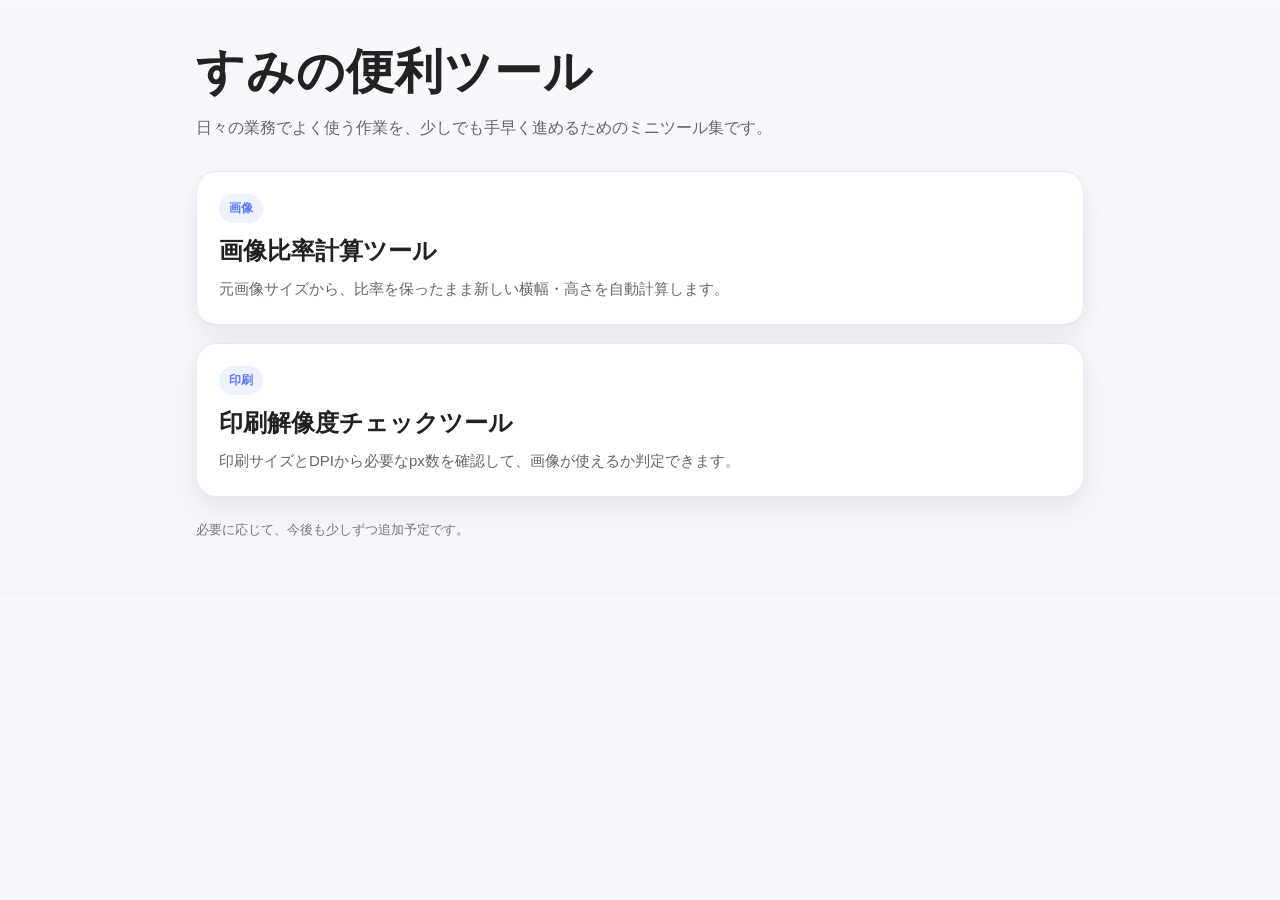
==== index.html @ ef234a06 "Update index.html" ====
<!DOCTYPE html>
<html lang="ja">
<head>
  <meta charset="UTF-8" />
  <meta name="viewport" content="width=device-width, initial-scale=1.0" />
  <title>すみの便利ツール</title>
  <style>
    :root {
      --bg: #f6f7fb;
      --card: #ffffff;
      --text: #222;
      --sub: #666;
      --line: #e7e7ef;
      --accent: #5b7cfa;
      --accent-weak: #eef2ff;
      --shadow: 0 10px 30px rgba(0, 0, 0, 0.08);
      --radius: 20px;
    }

    * {
      box-sizing: border-box;
    }

    body {
      margin: 0;
      font-family: -apple-system, BlinkMacSystemFont, "Segoe UI", Roboto, "Hiragino Sans", "Yu Gothic", sans-serif;
      background: linear-gradient(180deg, #f8f9ff 0%, #f5f5fa 100%);
      color: var(--text);
    }

    .wrap {
      max-width: 920px;
      margin: 0 auto;
      padding: 40px 16px 56px;
    }

    .title {
      font-size: clamp(32px, 4.8vw, 48px);
      font-weight: 800;
      margin: 0 0 10px;
      letter-spacing: 0.02em;
    }

    .lead {
      margin: 0 0 28px;
      color: var(--sub);
      line-height: 1.8;
      font-size: 16px;
    }

    .grid {
      display: grid;
      gap: 18px;
    }

    .card {
      display: block;
      text-decoration: none;
      color: inherit;
      background: var(--card);
      border: 1px solid var(--line);
      border-radius: var(--radius);
      box-shadow: var(--shadow);
      padding: 22px;
      transition: transform 0.15s ease, box-shadow 0.2s ease, border-color 0.2s ease;
    }

    .card:hover {
      transform: translateY(-2px);
      border-color: #d6defe;
      box-shadow: 0 14px 34px rgba(0, 0, 0, 0.1);
    }

    .tag {
      display: inline-block;
      margin-bottom: 12px;
      padding: 6px 10px;
      border-radius: 999px;
      background: var(--accent-weak);
      color: var(--accent);
      font-size: 12px;
      font-weight: 700;
    }

    .card-title {
      font-size: 24px;
      font-weight: 800;
      margin-bottom: 8px;
    }

    .card-text {
      color: var(--sub);
      line-height: 1.8;
      font-size: 15px;
    }

    .footer {
      margin-top: 24px;
      color: #777;
      font-size: 13px;
    }
  </style>
</head>
<body>
  <div class="wrap">
    <h1 class="title">すみの便利ツール</h1>
    <p class="lead">
      日々の業務でよく使う作業を、少しでも手早く進めるためのミニツール集です。
    </p>

    <div class="grid">
      <a class="card" href="./aspect.html">
        <div class="tag">画像</div>
        <div class="card-title">画像比率計算ツール</div>
        <div class="card-text">
          元画像サイズから、比率を保ったまま新しい横幅・高さを自動計算します。
        </div>
      </a>

      <a class="card" href="./print.html">
        <div class="tag">印刷</div>
        <div class="card-title">印刷解像度チェックツール</div>
        <div class="card-text">
          印刷サイズとDPIから必要なpx数を確認して、画像が使えるか判定できます。
        </div>
      </a>
    </div>

    <div class="footer">
      必要に応じて、今後も少しずつ追加予定です。
    </div>
  </div>
</body>
</html>
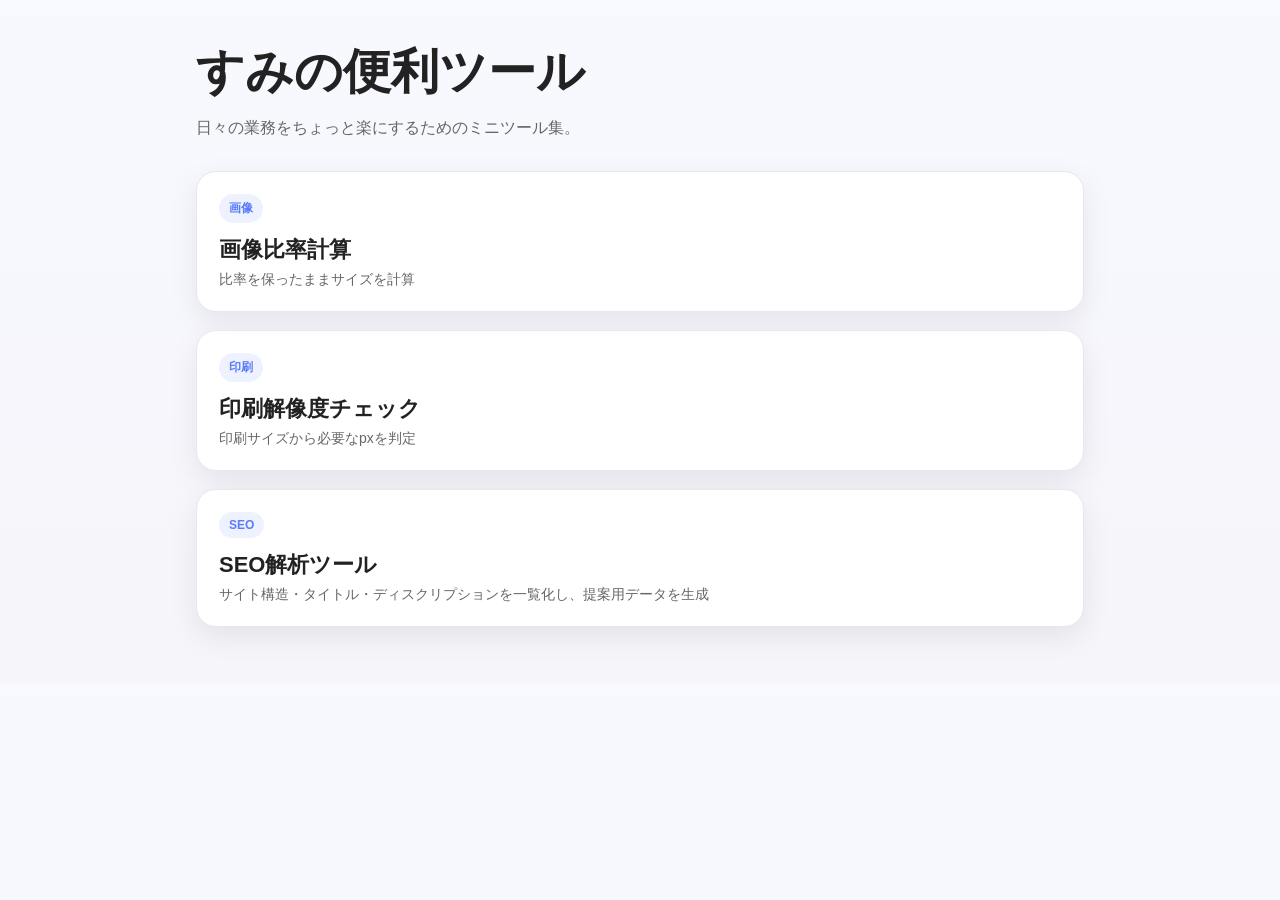
==== commit 3ccb89f7: "Update index.html" ====
--- a/index.html
+++ b/index.html
@@ -17,9 +17,7 @@
       --radius: 20px;
     }
 
-    * {
-      box-sizing: border-box;
-    }
+    * { box-sizing: border-box; }
 
     body {
       margin: 0;
@@ -38,14 +36,12 @@
       font-size: clamp(32px, 4.8vw, 48px);
       font-weight: 800;
       margin: 0 0 10px;
-      letter-spacing: 0.02em;
     }
 
     .lead {
       margin: 0 0 28px;
       color: var(--sub);
       line-height: 1.8;
-      font-size: 16px;
     }
 
     .grid {
@@ -62,13 +58,12 @@
       border-radius: var(--radius);
       box-shadow: var(--shadow);
       padding: 22px;
-      transition: transform 0.15s ease, box-shadow 0.2s ease, border-color 0.2s ease;
+      transition: .2s;
     }
 
     .card:hover {
       transform: translateY(-2px);
       border-color: #d6defe;
-      box-shadow: 0 14px 34px rgba(0, 0, 0, 0.1);
     }
 
     .tag {
@@ -83,21 +78,14 @@
     }
 
     .card-title {
-      font-size: 24px;
+      font-size: 22px;
       font-weight: 800;
-      margin-bottom: 8px;
+      margin-bottom: 6px;
     }
 
     .card-text {
       color: var(--sub);
-      line-height: 1.8;
-      font-size: 15px;
-    }
-
-    .footer {
-      margin-top: 24px;
-      color: #777;
-      font-size: 13px;
+      font-size: 14px;
     }
   </style>
 </head>
@@ -105,29 +93,36 @@
   <div class="wrap">
     <h1 class="title">すみの便利ツール</h1>
     <p class="lead">
-      日々の業務でよく使う作業を、少しでも手早く進めるためのミニツール集です。
+      日々の業務をちょっと楽にするためのミニツール集。
     </p>
 
     <div class="grid">
+
       <a class="card" href="./aspect.html">
         <div class="tag">画像</div>
-        <div class="card-title">画像比率計算ツール</div>
+        <div class="card-title">画像比率計算</div>
         <div class="card-text">
-          元画像サイズから、比率を保ったまま新しい横幅・高さを自動計算します。
+          比率を保ったままサイズを計算
         </div>
       </a>
 
       <a class="card" href="./print.html">
         <div class="tag">印刷</div>
-        <div class="card-title">印刷解像度チェックツール</div>
+        <div class="card-title">印刷解像度チェック</div>
         <div class="card-text">
-          印刷サイズとDPIから必要なpx数を確認して、画像が使えるか判定できます。
+          印刷サイズから必要なpxを判定
         </div>
       </a>
-    </div>
 
-    <div class="footer">
-      必要に応じて、今後も少しずつ追加予定です。
+      <!-- 🔥 追加ここ -->
+      <a class="card" href="./seo-review.html">
+        <div class="tag">SEO</div>
+        <div class="card-title">SEO解析ツール</div>
+        <div class="card-text">
+          サイト構造・タイトル・ディスクリプションを一覧化し、提案用データを生成
+        </div>
+      </a>
+
     </div>
   </div>
 </body>
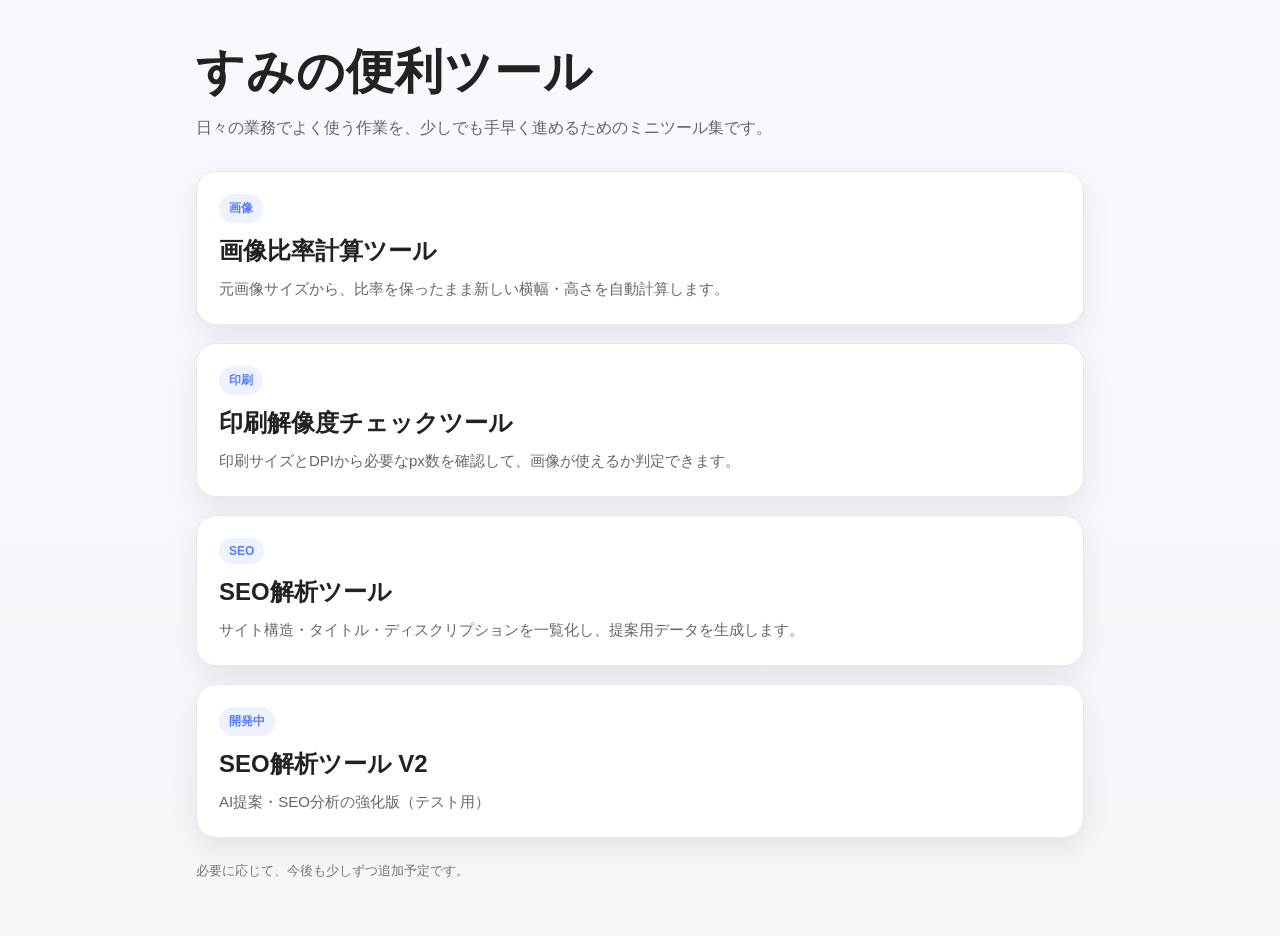
==== commit 1469c600: "Update index.html" ====
--- a/index.html
+++ b/index.html
@@ -4,6 +4,7 @@
   <meta charset="UTF-8" />
   <meta name="viewport" content="width=device-width, initial-scale=1.0" />
   <title>すみの便利ツール</title>
+
   <style>
     :root {
       --bg: #f6f7fb;
@@ -17,7 +18,9 @@
       --radius: 20px;
     }
 
-    * { box-sizing: border-box; }
+    * {
+      box-sizing: border-box;
+    }
 
     body {
       margin: 0;
@@ -36,12 +39,14 @@
       font-size: clamp(32px, 4.8vw, 48px);
       font-weight: 800;
       margin: 0 0 10px;
+      letter-spacing: 0.02em;
     }
 
     .lead {
       margin: 0 0 28px;
       color: var(--sub);
       line-height: 1.8;
+      font-size: 16px;
     }
 
     .grid {
@@ -58,12 +63,13 @@
       border-radius: var(--radius);
       box-shadow: var(--shadow);
       padding: 22px;
-      transition: .2s;
+      transition: transform 0.15s ease, box-shadow 0.2s ease, border-color 0.2s ease;
     }
 
     .card:hover {
       transform: translateY(-2px);
       border-color: #d6defe;
+      box-shadow: 0 14px 34px rgba(0, 0, 0, 0.1);
     }
 
     .tag {
@@ -78,52 +84,75 @@
     }
 
     .card-title {
-      font-size: 22px;
+      font-size: 24px;
       font-weight: 800;
-      margin-bottom: 6px;
+      margin-bottom: 8px;
     }
 
     .card-text {
       color: var(--sub);
-      font-size: 14px;
+      line-height: 1.8;
+      font-size: 15px;
+    }
+
+    .footer {
+      margin-top: 24px;
+      color: #777;
+      font-size: 13px;
     }
   </style>
 </head>
+
 <body>
   <div class="wrap">
     <h1 class="title">すみの便利ツール</h1>
     <p class="lead">
-      日々の業務をちょっと楽にするためのミニツール集。
+      日々の業務でよく使う作業を、少しでも手早く進めるためのミニツール集です。
     </p>
 
     <div class="grid">
 
+      <!-- 画像比率 -->
       <a class="card" href="./aspect.html">
         <div class="tag">画像</div>
-        <div class="card-title">画像比率計算</div>
+        <div class="card-title">画像比率計算ツール</div>
         <div class="card-text">
-          比率を保ったままサイズを計算
+          元画像サイズから、比率を保ったまま新しい横幅・高さを自動計算します。
         </div>
       </a>
 
+      <!-- 印刷 -->
       <a class="card" href="./print.html">
         <div class="tag">印刷</div>
-        <div class="card-title">印刷解像度チェック</div>
+        <div class="card-title">印刷解像度チェックツール</div>
         <div class="card-text">
-          印刷サイズから必要なpxを判定
+          印刷サイズとDPIから必要なpx数を確認して、画像が使えるか判定できます。
         </div>
       </a>
 
-      <!-- 🔥 追加ここ -->
+      <!-- SEO V1 -->
       <a class="card" href="./seo-review.html">
         <div class="tag">SEO</div>
         <div class="card-title">SEO解析ツール</div>
         <div class="card-text">
-          サイト構造・タイトル・ディスクリプションを一覧化し、提案用データを生成
+          サイト構造・タイトル・ディスクリプションを一覧化し、提案用データを生成します。
+        </div>
+      </a>
+
+      <!-- SEO V2 -->
+      <a class="card" href="./seo-review-v2.html">
+        <div class="tag">開発中</div>
+        <div class="card-title">SEO解析ツール V2</div>
+        <div class="card-text">
+          AI提案・SEO分析の強化版（テスト用）
         </div>
       </a>
 
     </div>
+
+    <div class="footer">
+      必要に応じて、今後も少しずつ追加予定です。
+    </div>
   </div>
 </body>
 </html>
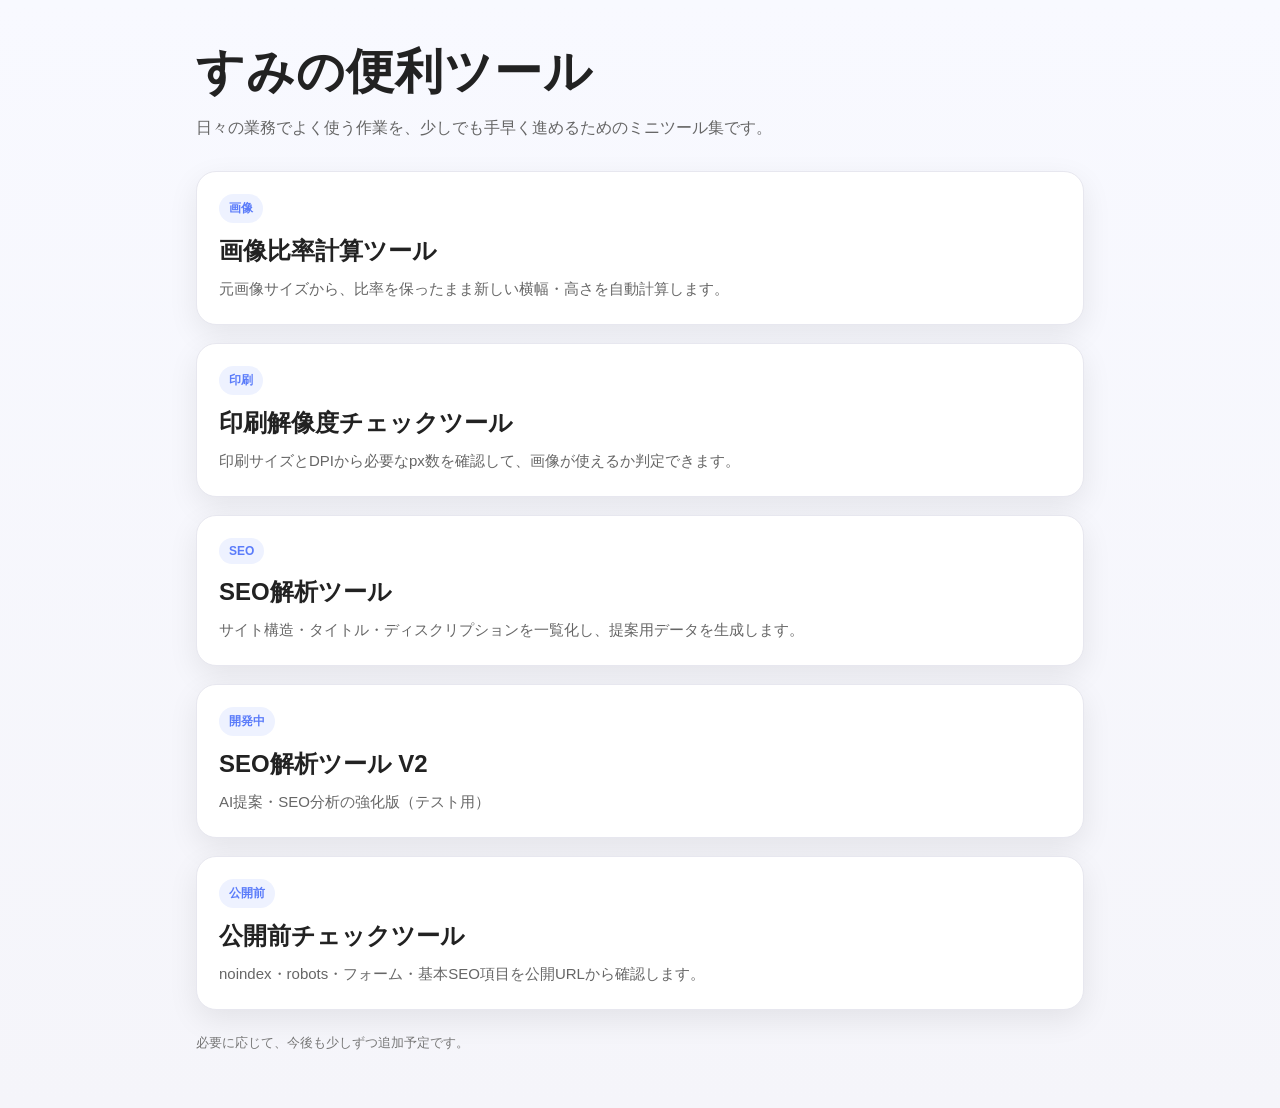
==== commit 57cd2ba0: "Update index.html" ====
--- a/index.html
+++ b/index.html
@@ -148,6 +148,15 @@
         </div>
       </a>
 
+      <!-- 公開前チェック -->
+      <a class="card" href="./site-final-check.html">
+        <div class="tag">公開前</div>
+        <div class="card-title">公開前チェックツール</div>
+        <div class="card-text">
+          noindex・robots・フォーム・基本SEO項目を公開URLから確認します。
+        </div>
+      </a>
+
     </div>
 
     <div class="footer">
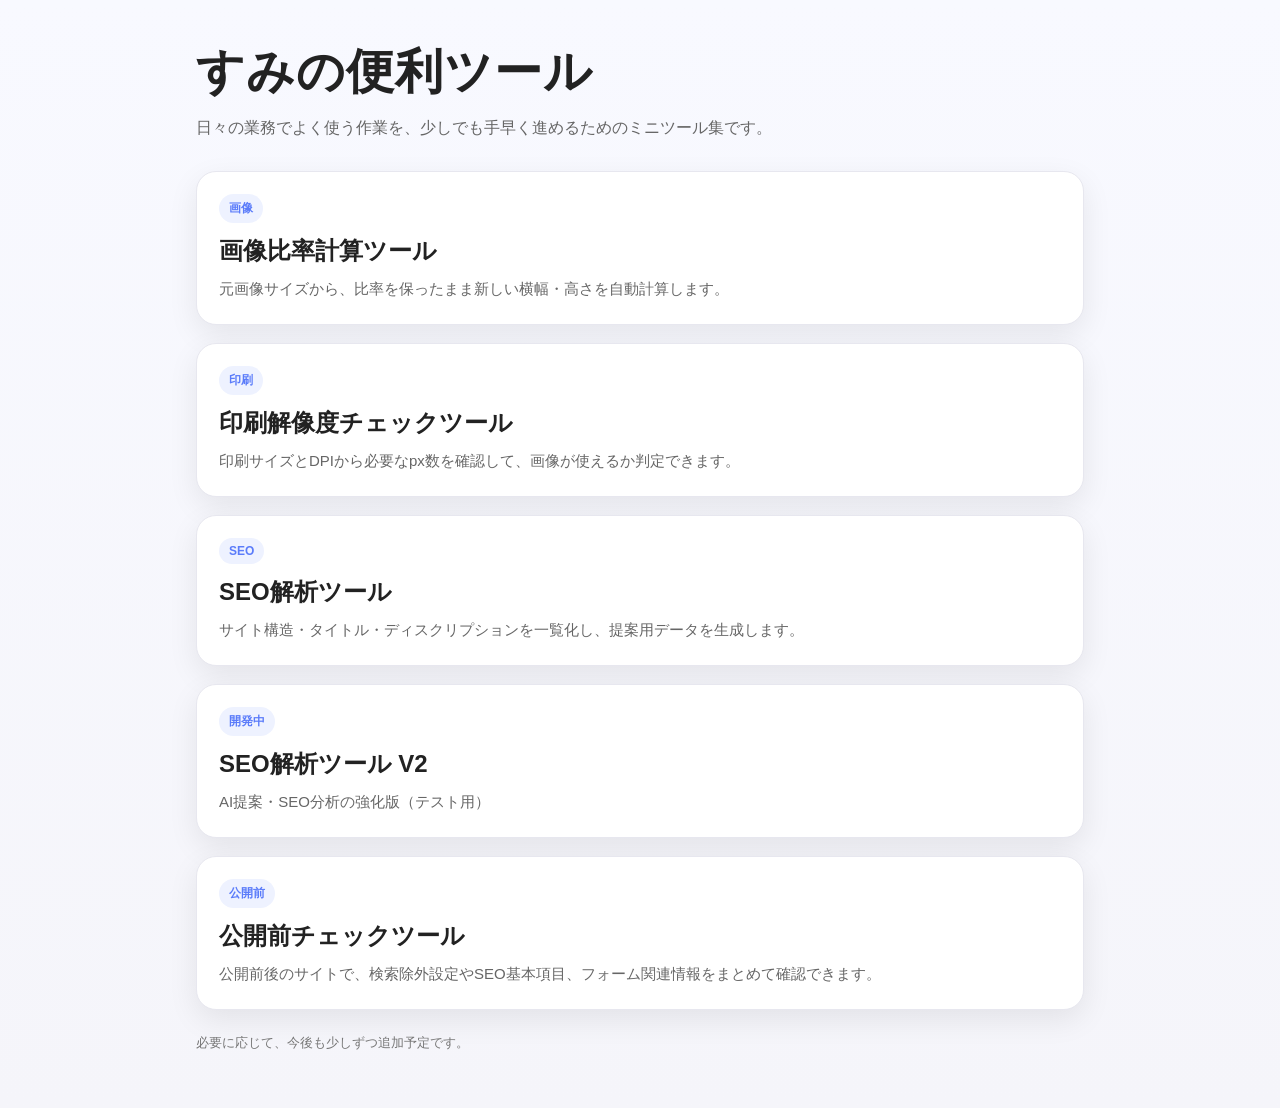
==== commit 36359631: "Update index.html" ====
--- a/index.html
+++ b/index.html
@@ -153,7 +153,7 @@
         <div class="tag">公開前</div>
         <div class="card-title">公開前チェックツール</div>
         <div class="card-text">
-          noindex・robots・フォーム・基本SEO項目を公開URLから確認します。
+          公開前後のサイトで、検索除外設定やSEO基本項目、フォーム関連情報をまとめて確認できます。
         </div>
       </a>
 
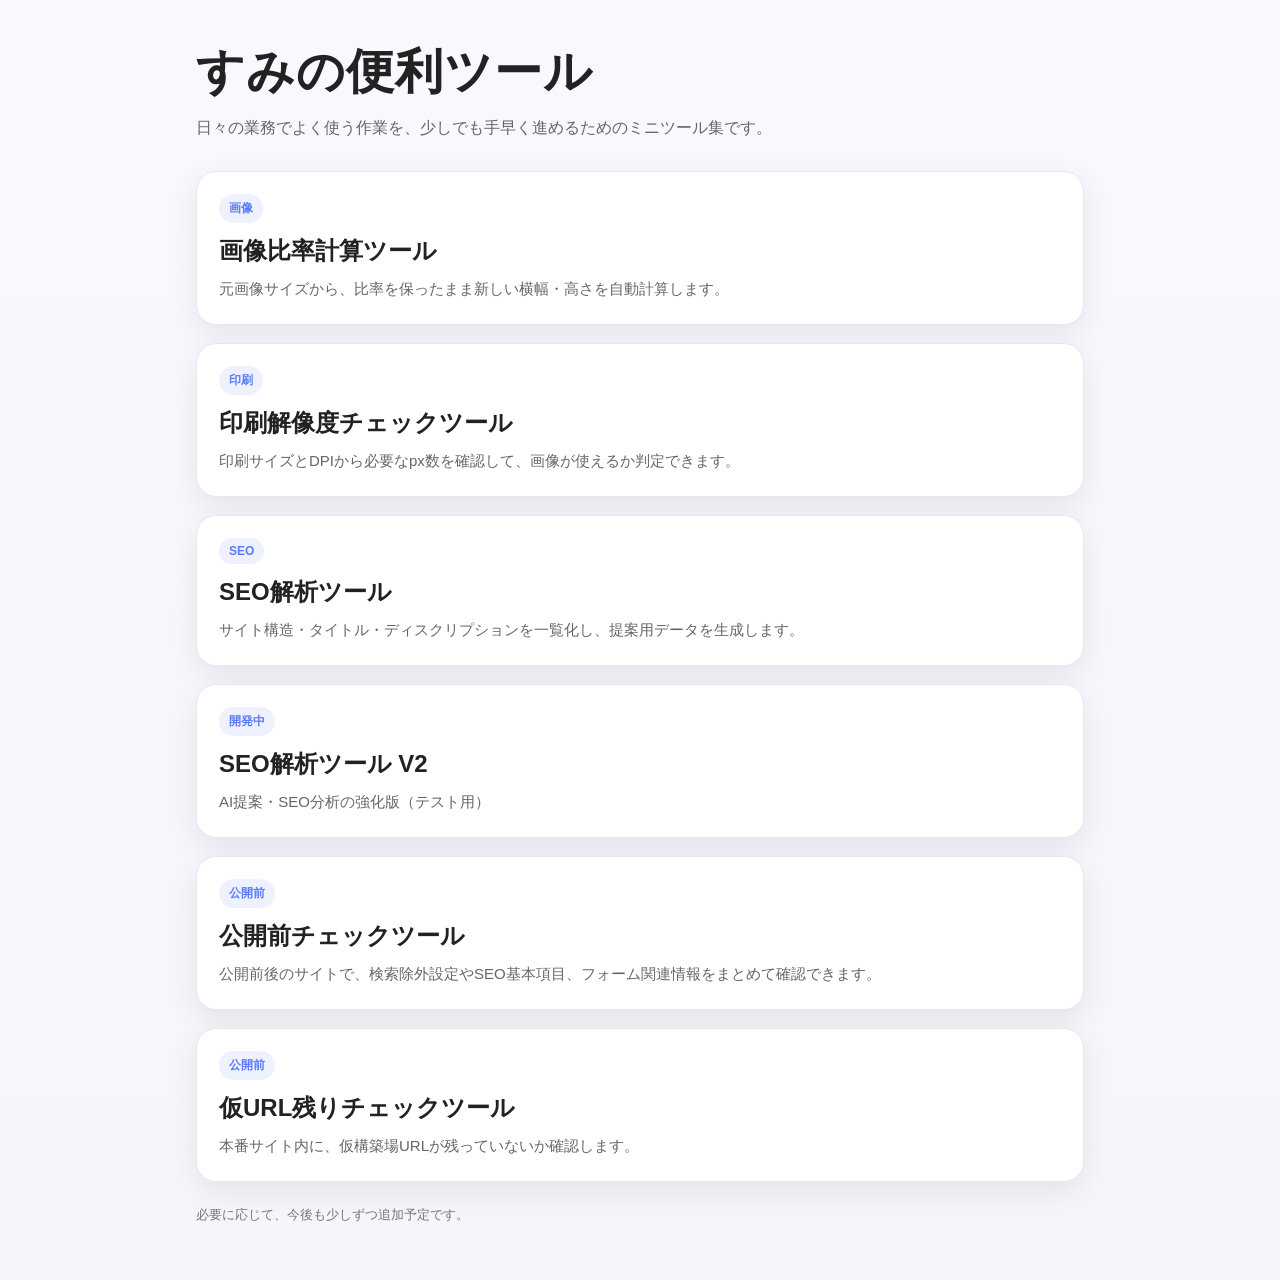
==== commit 0bc02fe3: "Update index.html" ====
--- a/index.html
+++ b/index.html
@@ -157,6 +157,15 @@
         </div>
       </a>
 
+      <!-- 仮構築場チェック -->
+      <a class="card" href="./url-leftover-check.html">
+        <div class="tag">公開前</div>
+        <div class="card-title">仮URL残りチェックツール</div>
+        <div class="card-text">
+          本番サイト内に、仮構築場URLが残っていないか確認します。
+        </div>
+      </a>
+
     </div>
 
     <div class="footer">
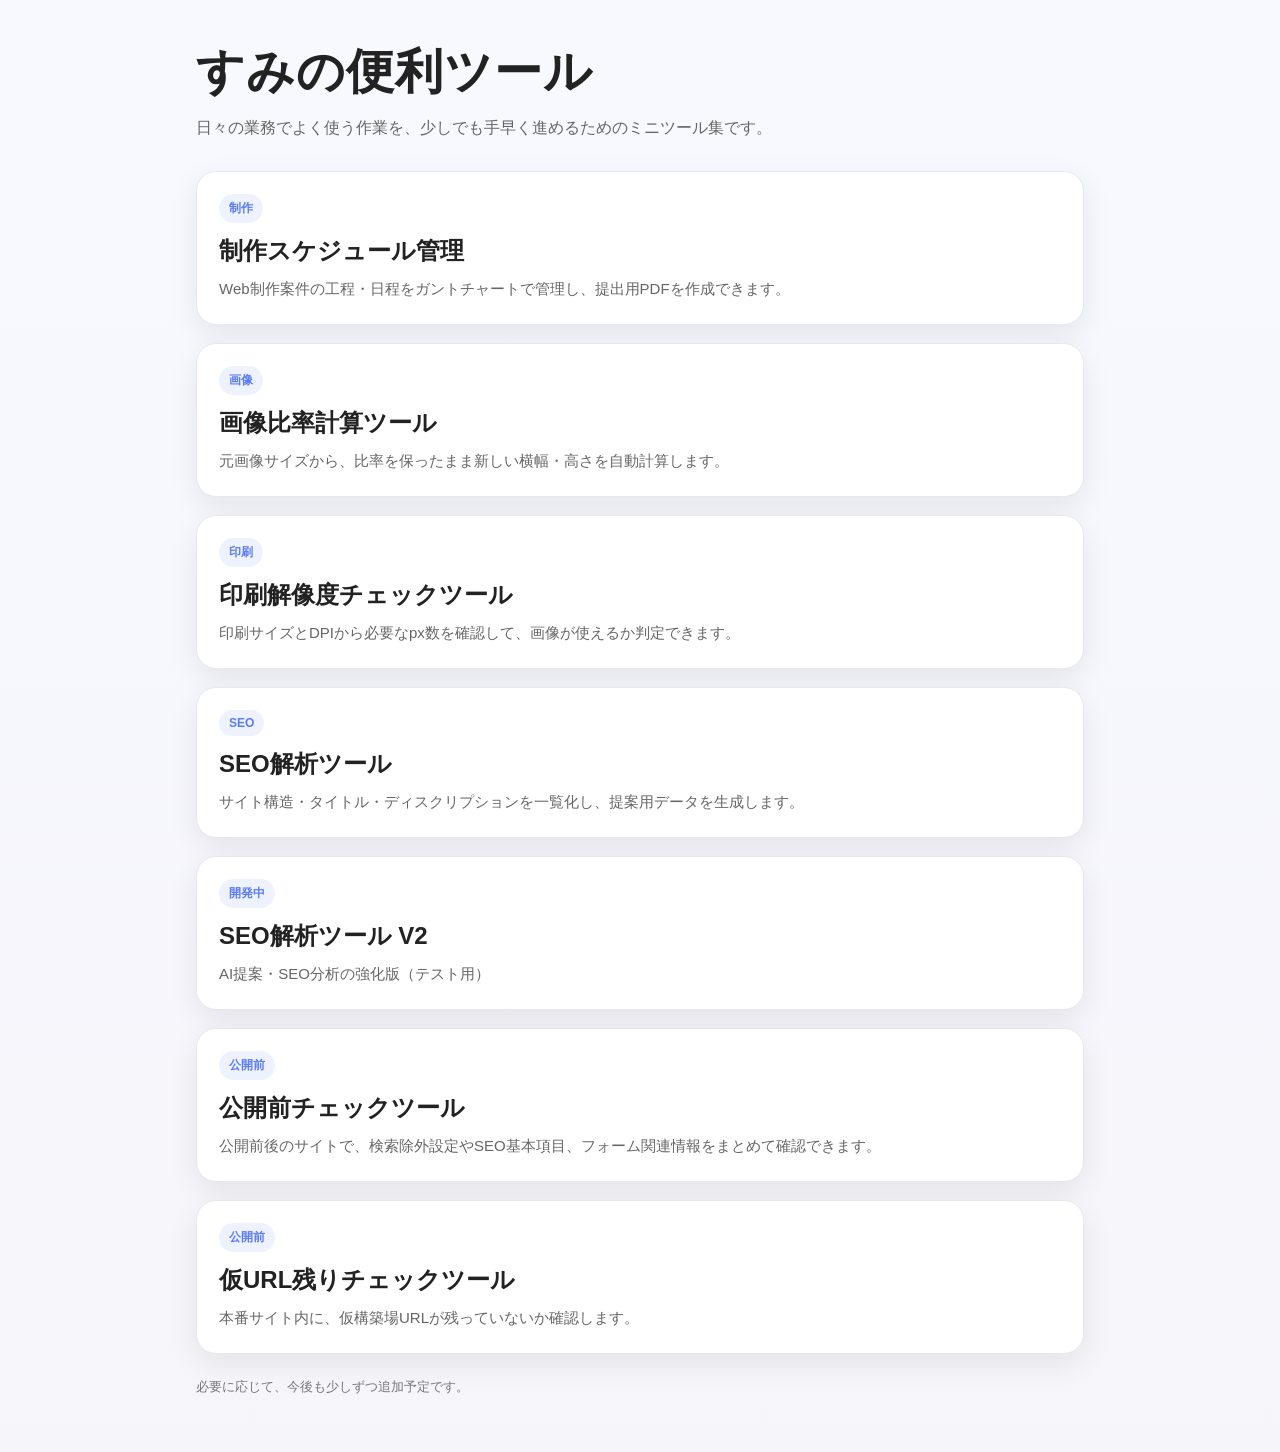
==== commit ad909ffd: "Add shared production schedule tool" ====
--- a/index.html
+++ b/index.html
@@ -112,6 +112,15 @@
 
     <div class="grid">
 
+      <!-- 制作スケジュール -->
+      <a class="card" href="./schedule/">
+        <div class="tag">制作</div>
+        <div class="card-title">制作スケジュール管理</div>
+        <div class="card-text">
+          Web制作案件の工程・日程をガントチャートで管理し、提出用PDFを作成できます。
+        </div>
+      </a>
+
       <!-- 画像比率 -->
       <a class="card" href="./aspect.html">
         <div class="tag">画像</div>
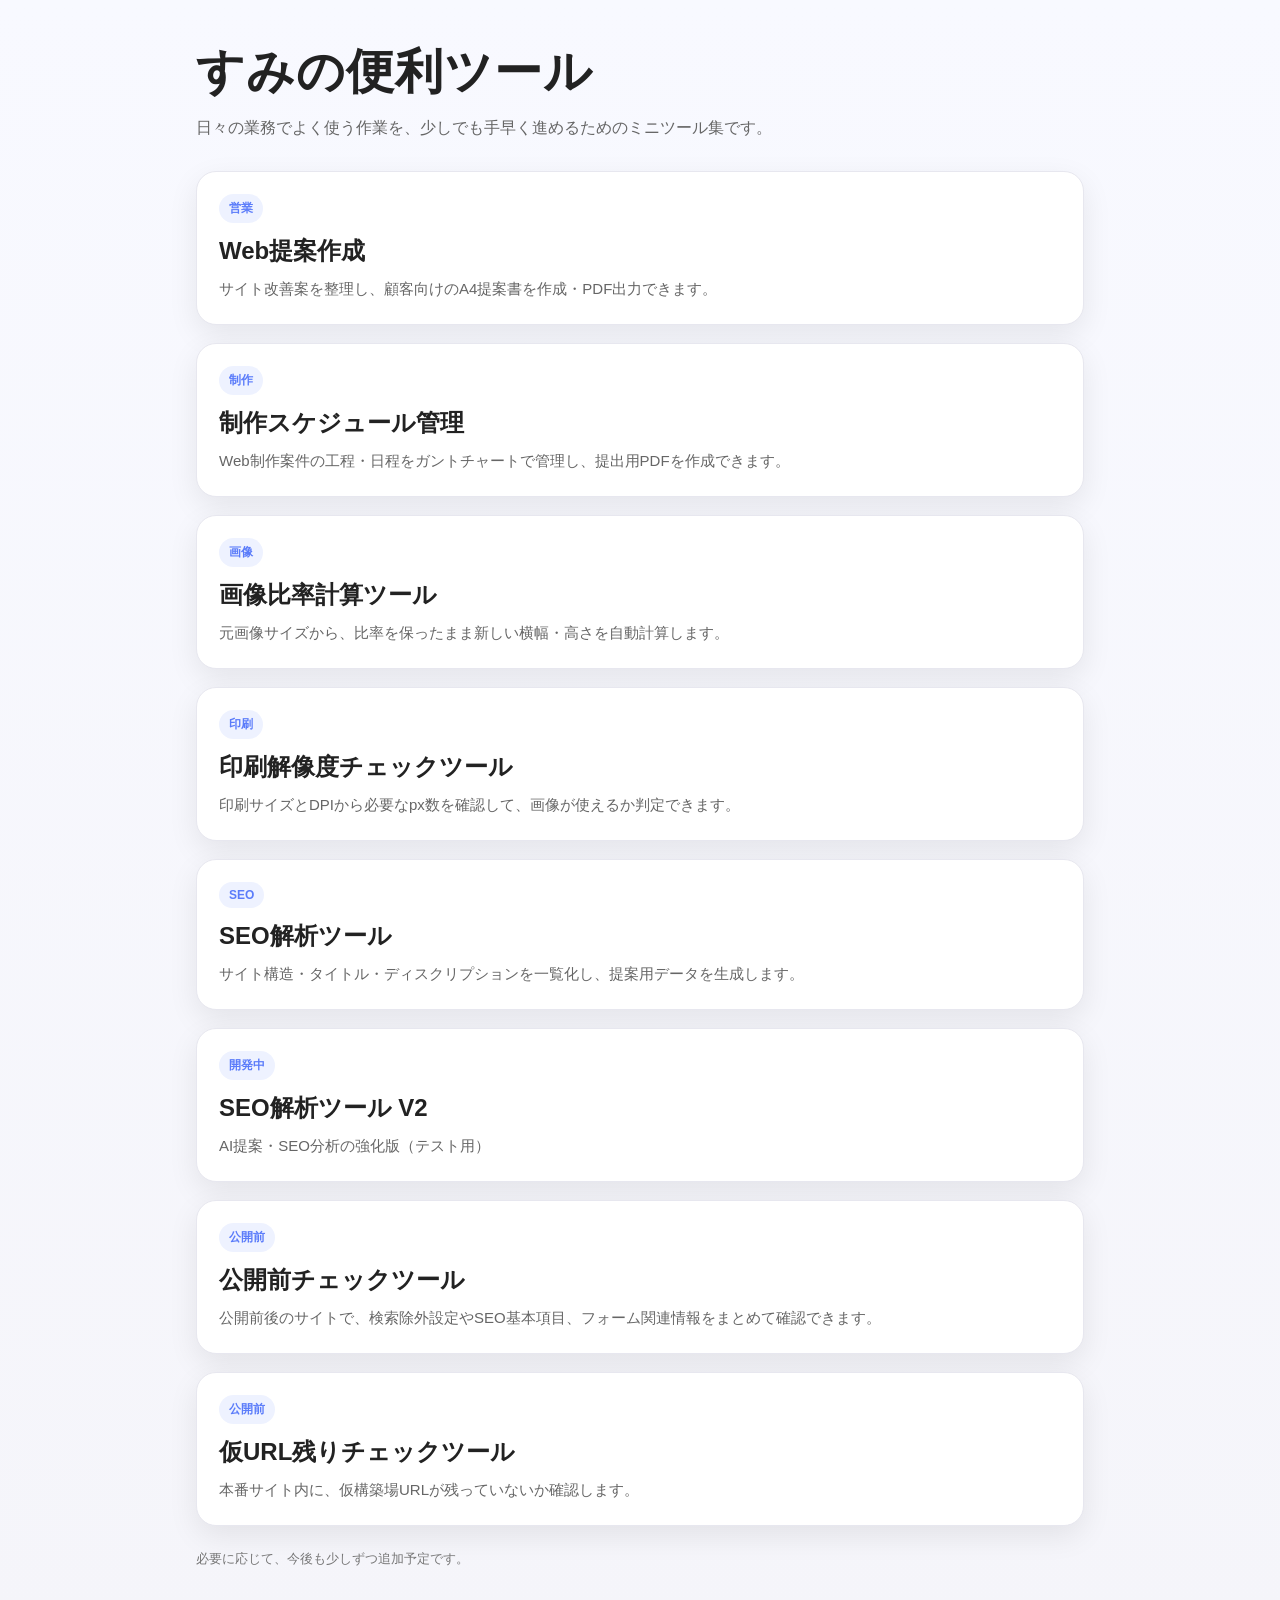
==== commit 5c7287c9: "Add web proposal app entry point Add the internal Web proposal tool link to the repository landing p" ====
--- a/index.html
+++ b/index.html
@@ -112,6 +112,15 @@
 
     <div class="grid">
 
+      <!-- Web提案 -->
+      <a class="card" href="./proposal/">
+        <div class="tag">営業</div>
+        <div class="card-title">Web提案作成</div>
+        <div class="card-text">
+          サイト改善案を整理し、顧客向けのA4提案書を作成・PDF出力できます。
+        </div>
+      </a>
+
       <!-- 制作スケジュール -->
       <a class="card" href="./schedule/">
         <div class="tag">制作</div>
